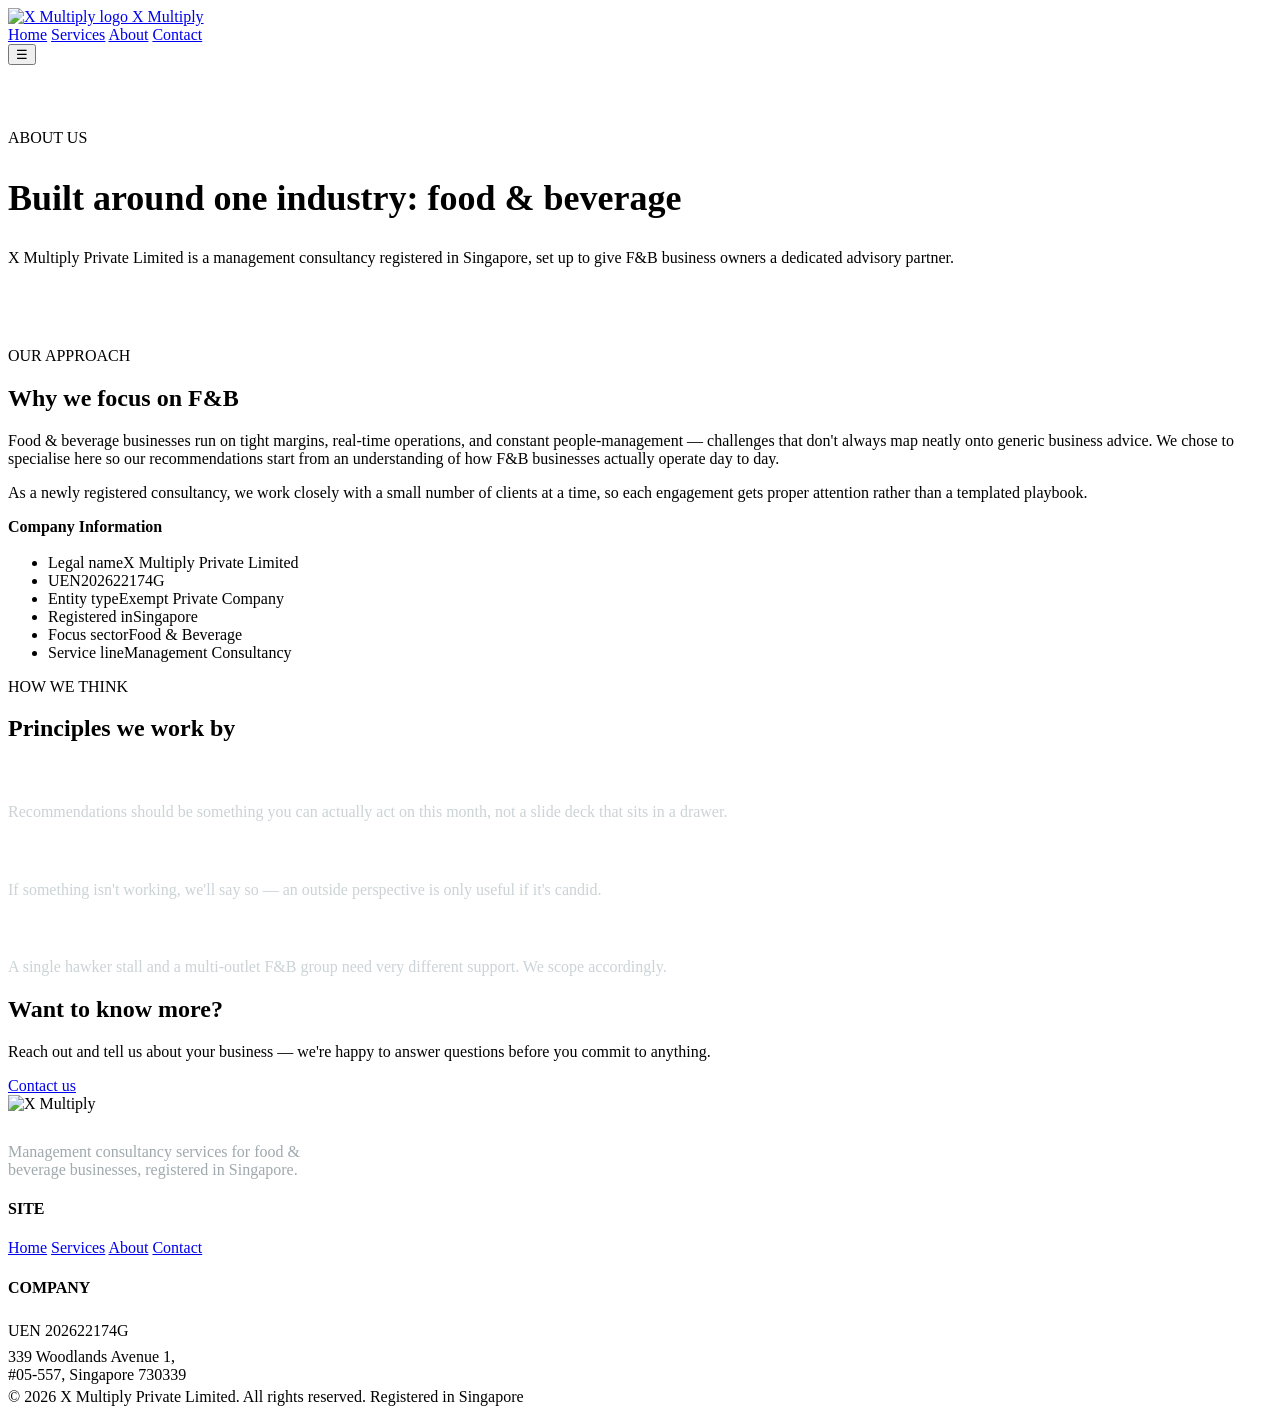
==== about.html @ 217ff971 "Add site pages, .gitignore, and vercel config" ====
<!doctype html>
<html lang="en">
<head>
<meta charset="utf-8" />
<meta name="viewport" content="width=device-width, initial-scale=1" />
<title>About | X Multiply Private Limited</title>
<meta name="description" content="X Multiply Private Limited is a Singapore-registered management consultancy focused on the food & beverage sector." />
<link rel="icon" href="assets/favicon.svg" type="image/svg+xml" />
<link rel="apple-touch-icon" href="assets/logo-icon-192.png" />
<link rel="stylesheet" href="css/style.css" />
</head>
<body>

<header class="site-header">
  <div class="wrap">
    <a href="index.html" class="brand">
      <img src="assets/logo-icon-192.png" alt="X Multiply logo" />
      <span>X Multiply</span>
    </a>
    <nav class="nav">
      <a href="index.html">Home</a>
      <a href="services.html">Services</a>
      <a href="about.html" class="active">About</a>
      <a href="contact.html">Contact</a>
    </nav>
    <button class="nav-toggle" aria-label="Toggle menu">&#9776;</button>
  </div>
</header>

<section class="hero" style="padding: 64px 0;">
  <div class="wrap">
    <span class="eyebrow">ABOUT US</span>
    <h1 style="font-size:36px;">Built around one industry: food &amp; beverage</h1>
    <p class="lead">X Multiply Private Limited is a management consultancy registered in Singapore, set up to give F&amp;B business owners a dedicated advisory partner.</p>
  </div>
</section>

<section>
  <div class="wrap split">
    <div>
      <span class="kicker">OUR APPROACH</span>
      <h2>Why we focus on F&amp;B</h2>
      <p>Food &amp; beverage businesses run on tight margins, real-time operations, and constant people-management — challenges that don't always map neatly onto generic business advice. We chose to specialise here so our recommendations start from an understanding of how F&amp;B businesses actually operate day to day.</p>
      <p>As a newly registered consultancy, we work closely with a small number of clients at a time, so each engagement gets proper attention rather than a templated playbook.</p>
    </div>
    <div class="panel">
      <h3 style="font-size:16px; margin-bottom:18px;">Company Information</h3>
      <ul class="fact-list">
        <li><span>Legal name</span><span>X Multiply Private Limited</span></li>
        <li><span>UEN</span><span>202622174G</span></li>
        <li><span>Entity type</span><span>Exempt Private Company</span></li>
        <li><span>Registered in</span><span>Singapore</span></li>
        <li><span>Focus sector</span><span>Food &amp; Beverage</span></li>
        <li><span>Service line</span><span>Management Consultancy</span></li>
      </ul>
    </div>
  </div>
</section>

<section class="band">
  <div class="wrap">
    <div class="section-head">
      <span class="kicker">HOW WE THINK</span>
      <h2>Principles we work by</h2>
    </div>
    <div class="grid">
      <div class="card" style="background:rgba(255,255,255,0.04); border-color:rgba(255,255,255,0.12);">
        <h3 style="color:#fff;">Practical over theoretical</h3>
        <p style="color:#cbd3d6;">Recommendations should be something you can actually act on this month, not a slide deck that sits in a drawer.</p>
      </div>
      <div class="card" style="background:rgba(255,255,255,0.04); border-color:rgba(255,255,255,0.12);">
        <h3 style="color:#fff;">Honest, not just agreeable</h3>
        <p style="color:#cbd3d6;">If something isn't working, we'll say so — an outside perspective is only useful if it's candid.</p>
      </div>
      <div class="card" style="background:rgba(255,255,255,0.04); border-color:rgba(255,255,255,0.12);">
        <h3 style="color:#fff;">Right-sized for your business</h3>
        <p style="color:#cbd3d6;">A single hawker stall and a multi-outlet F&amp;B group need very different support. We scope accordingly.</p>
      </div>
    </div>
  </div>
</section>

<section class="cta-band">
  <div class="wrap">
    <h2>Want to know more?</h2>
    <p>Reach out and tell us about your business — we're happy to answer questions before you commit to anything.</p>
    <a href="contact.html" class="btn btn-gold">Contact us</a>
  </div>
</section>

<footer class="site-footer">
  <div class="wrap">
    <div class="footer-grid">
      <div>
        <img src="assets/logo-horizontal-white.png" alt="X Multiply" style="height:32px; margin-bottom:14px;" />
        <p style="color:#9fa9ad; max-width:320px;">Management consultancy services for food &amp; beverage businesses, registered in Singapore.</p>
      </div>
      <div>
        <h4>SITE</h4>
        <a href="index.html">Home</a>
        <a href="services.html">Services</a>
        <a href="about.html">About</a>
        <a href="contact.html">Contact</a>
      </div>
      <div>
        <h4>COMPANY</h4>
        <span style="display:block; padding:4px 0;">UEN 202622174G</span>
        <span style="display:block; padding:4px 0;">339 Woodlands Avenue 1,<br/>#05-557, Singapore 730339</span>
      </div>
    </div>
    <div class="footer-bottom">
      <span>&copy; 2026 X Multiply Private Limited. All rights reserved.</span>
      <span>Registered in Singapore</span>
    </div>
  </div>
</footer>

<script src="js/main.js"></script>
</body>
</html>
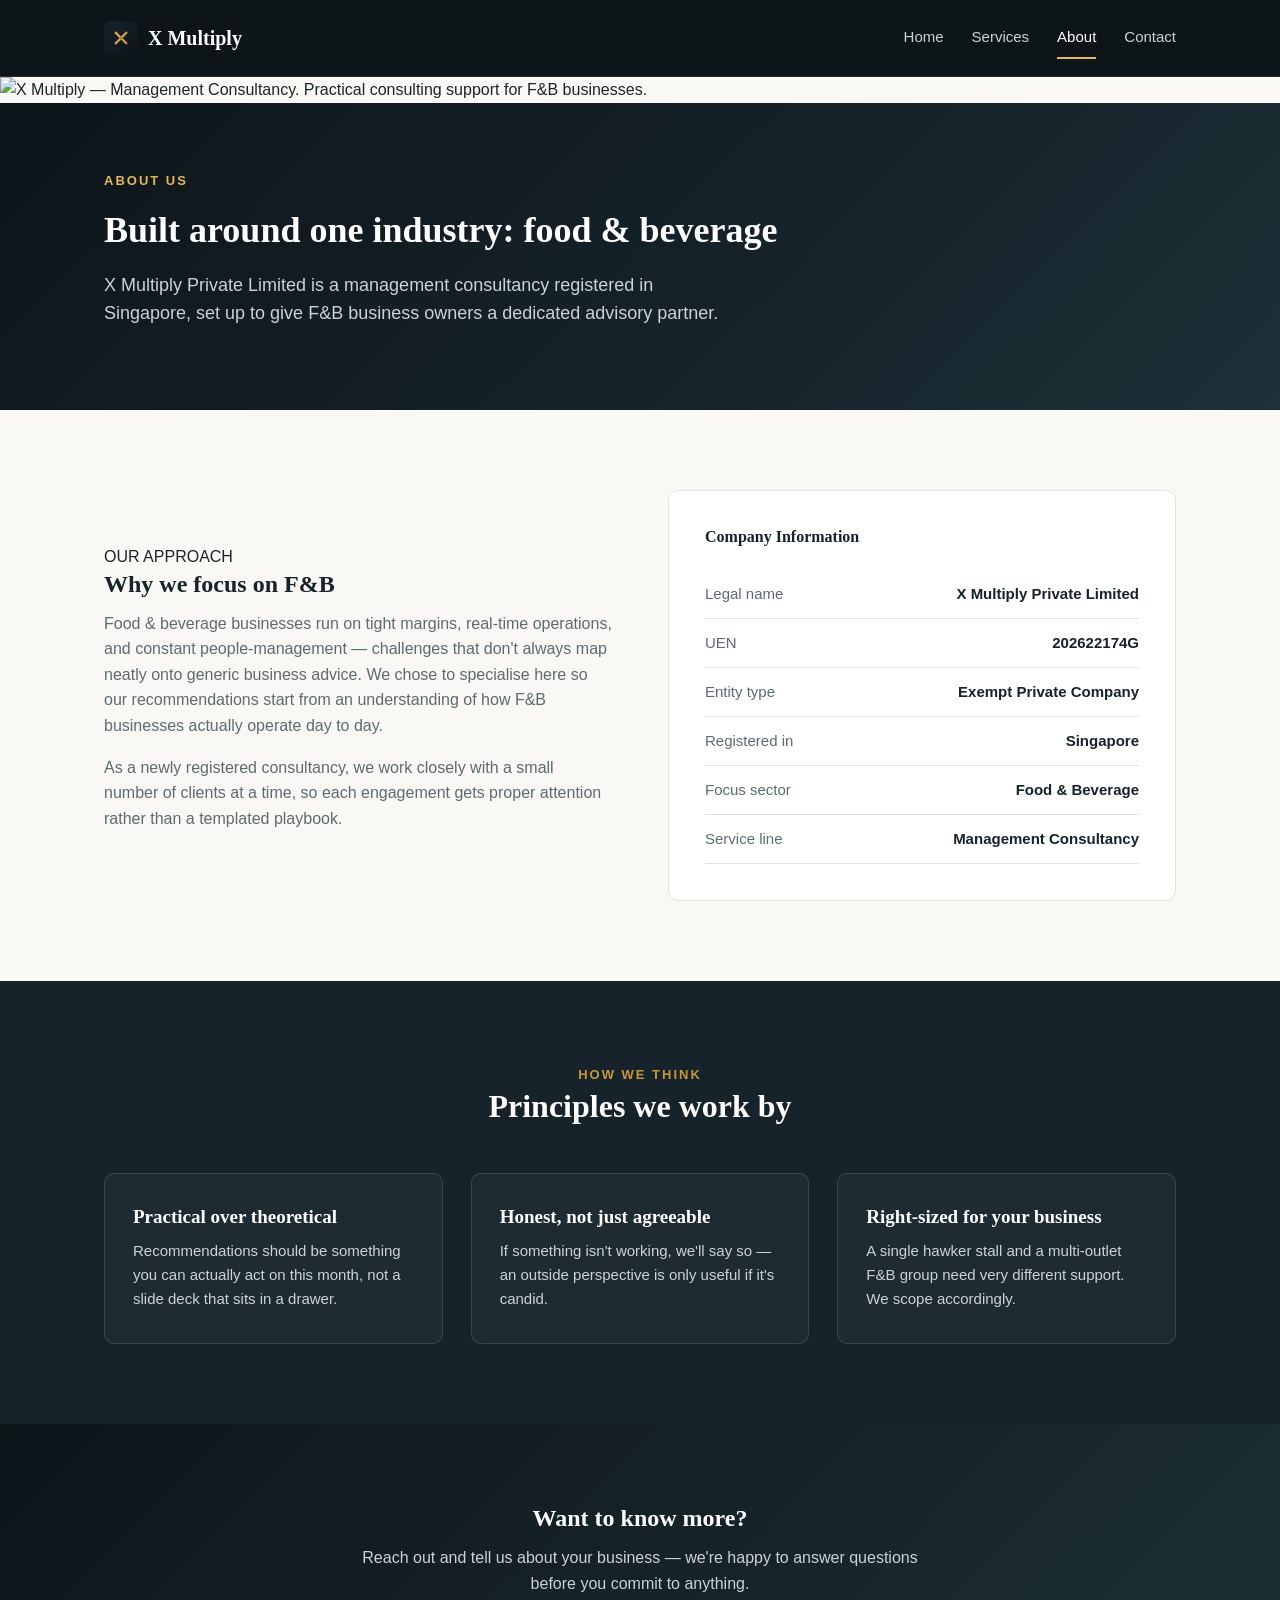
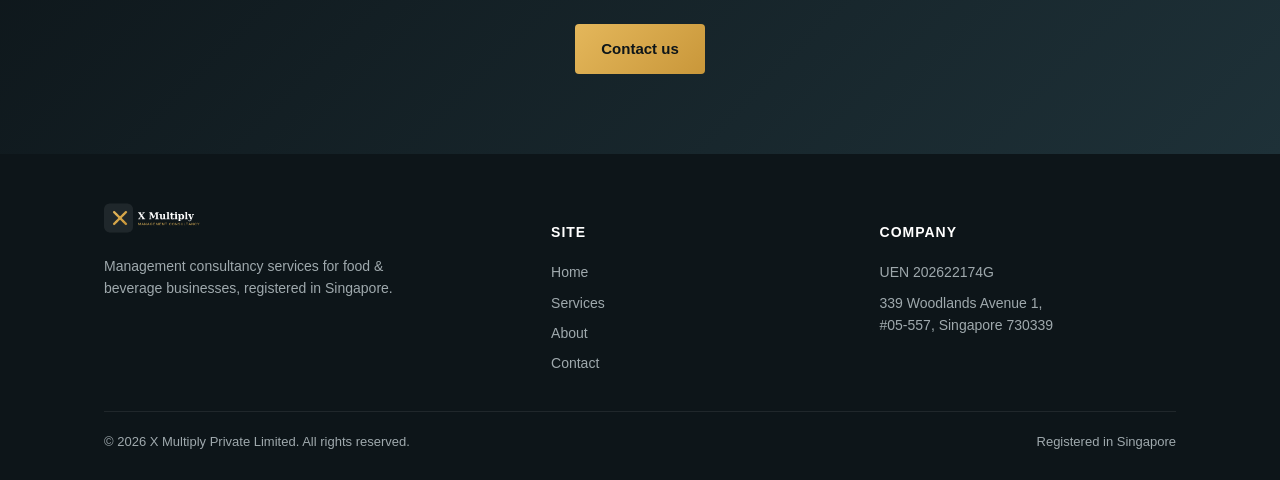
==== commit 7e35d5bf: "Add website banner image to all pages" ====
--- a/about.html
+++ b/about.html
@@ -26,6 +26,10 @@
     <button class="nav-toggle" aria-label="Toggle menu">&#9776;</button>
   </div>
 </header>
+
+<div class="site-banner">
+  <img src="assets/banner-web.png" alt="X Multiply — Management Consultancy. Practical consulting support for F&amp;B businesses." />
+</div>
 
 <section class="hero" style="padding: 64px 0;">
   <div class="wrap">
--- a/css/style.css
+++ b/css/style.css
@@ -0,0 +1,230 @@
+:root {
+  --navy-950: #0d1519;
+  --navy-900: #16232b;
+  --navy-800: #1e3138;
+  --gold-400: #e4b75b;
+  --gold-500: #c9973a;
+  --ink: #1c2529;
+  --muted: #5c6b70;
+  --paper: #faf8f4;
+  --line: #e7e2d8;
+  --max: 1120px;
+}
+
+* { box-sizing: border-box; }
+html { scroll-behavior: smooth; }
+
+body {
+  margin: 0;
+  font-family: -apple-system, BlinkMacSystemFont, "Segoe UI", Arial, sans-serif;
+  color: var(--ink);
+  background: var(--paper);
+  line-height: 1.6;
+}
+
+h1, h2, h3 {
+  font-family: Georgia, "Times New Roman", serif;
+  margin: 0 0 0.5em;
+  line-height: 1.2;
+  color: var(--navy-900);
+}
+
+p { margin: 0 0 1em; color: var(--muted); }
+a { color: inherit; text-decoration: none; }
+
+.wrap {
+  max-width: var(--max);
+  margin: 0 auto;
+  padding: 0 24px;
+}
+
+/* Header */
+.site-header {
+  background: var(--navy-950);
+  position: sticky;
+  top: 0;
+  z-index: 50;
+  border-bottom: 1px solid rgba(228,183,91,0.15);
+}
+.site-header .wrap {
+  display: flex;
+  align-items: center;
+  justify-content: space-between;
+  height: 76px;
+}
+.brand { display: flex; align-items: center; gap: 10px; }
+.brand img { height: 34px; display: block; }
+.brand span { color: #fff; font-family: Georgia, serif; font-size: 20px; font-weight: 700; }
+
+.nav { display: flex; gap: 28px; }
+.nav a {
+  color: #cbd3d6;
+  font-size: 15px;
+  font-weight: 500;
+  padding: 8px 0;
+  border-bottom: 2px solid transparent;
+  transition: color .2s, border-color .2s;
+}
+.nav a:hover, .nav a.active { color: #fff; border-color: var(--gold-400); }
+
+.nav-toggle { display: none; background: none; border: none; color: #fff; font-size: 24px; cursor: pointer; }
+
+@media (max-width: 760px) {
+  .nav { position: absolute; top: 76px; left: 0; right: 0; background: var(--navy-950); flex-direction: column; padding: 16px 24px; gap: 16px; display: none; border-bottom: 1px solid rgba(228,183,91,0.15); }
+  .nav.open { display: flex; }
+  .nav-toggle { display: block; }
+}
+
+/* Hero */
+.hero {
+  background: linear-gradient(135deg, var(--navy-950), var(--navy-900) 60%, var(--navy-800));
+  color: #fff;
+  padding: 96px 0 88px;
+}
+.hero .eyebrow {
+  display: inline-block;
+  color: var(--gold-400);
+  font-size: 13px;
+  letter-spacing: 2px;
+  font-weight: 600;
+  margin-bottom: 18px;
+}
+.hero h1 { color: #fff; font-size: 44px; max-width: 720px; }
+.hero p.lead { color: #cbd3d6; font-size: 18px; max-width: 620px; }
+.hero-actions { display: flex; gap: 14px; margin-top: 28px; flex-wrap: wrap; }
+
+.btn {
+  display: inline-block;
+  padding: 13px 26px;
+  border-radius: 4px;
+  font-weight: 600;
+  font-size: 15px;
+  transition: transform .15s, opacity .15s;
+}
+.btn:hover { transform: translateY(-1px); }
+.btn-gold { background: linear-gradient(135deg, var(--gold-400), var(--gold-500)); color: var(--navy-950); }
+.btn-outline { border: 1px solid rgba(255,255,255,0.35); color: #fff; }
+
+/* Sections */
+section { padding: 80px 0; }
+.section-head { max-width: 640px; margin: 0 auto 48px; text-align: center; }
+.section-head .kicker { color: var(--gold-500); font-size: 13px; letter-spacing: 2px; font-weight: 700; }
+.section-head h2 { font-size: 32px; }
+
+.grid {
+  display: grid;
+  gap: 28px;
+  grid-template-columns: repeat(auto-fit, minmax(260px, 1fr));
+}
+
+.card {
+  background: #fff;
+  border: 1px solid var(--line);
+  border-radius: 10px;
+  padding: 32px 28px;
+}
+.card .num {
+  display: inline-flex;
+  width: 40px; height: 40px;
+  align-items: center; justify-content: center;
+  border-radius: 50%;
+  background: rgba(201,151,58,0.12);
+  color: var(--gold-500);
+  font-weight: 700;
+  margin-bottom: 18px;
+}
+.card h3 { font-size: 19px; margin-bottom: 10px; }
+.card p { margin: 0; font-size: 15px; }
+
+.band {
+  background: var(--navy-900);
+  color: #fff;
+}
+.band h2 { color: #fff; }
+.band p { color: #cbd3d6; }
+
+.split {
+  display: grid;
+  grid-template-columns: 1fr 1fr;
+  gap: 56px;
+  align-items: center;
+}
+@media (max-width: 800px) { .split { grid-template-columns: 1fr; } }
+
+.fact-list { list-style: none; padding: 0; margin: 24px 0 0; }
+.fact-list li {
+  display: flex;
+  justify-content: space-between;
+  gap: 12px;
+  padding: 12px 0;
+  border-bottom: 1px solid var(--line);
+  font-size: 15px;
+}
+.fact-list li span:first-child { color: var(--muted); }
+.fact-list li span:last-child { font-weight: 600; color: var(--navy-900); text-align: right; }
+
+.panel {
+  background: #fff;
+  border: 1px solid var(--line);
+  border-radius: 10px;
+  padding: 36px;
+}
+
+.cta-band {
+  background: linear-gradient(135deg, var(--navy-950), var(--navy-800));
+  color: #fff;
+  text-align: center;
+}
+.cta-band h2 { color: #fff; }
+.cta-band p { color: #cbd3d6; max-width: 560px; margin: 0 auto 28px; }
+
+/* Contact */
+.contact-grid { display: grid; grid-template-columns: 1fr 1fr; gap: 48px; }
+@media (max-width: 800px) { .contact-grid { grid-template-columns: 1fr; } }
+.field { margin-bottom: 18px; }
+.field label { display: block; font-size: 14px; font-weight: 600; margin-bottom: 6px; color: var(--navy-900); }
+.field input, .field textarea {
+  width: 100%;
+  padding: 12px 14px;
+  border: 1px solid var(--line);
+  border-radius: 6px;
+  font-size: 15px;
+  font-family: inherit;
+  background: #fff;
+}
+.field textarea { resize: vertical; min-height: 120px; }
+
+.disclaimer {
+  font-size: 13px;
+  color: var(--muted);
+  border-top: 1px dashed var(--line);
+  padding-top: 16px;
+  margin-top: 8px;
+}
+
+/* Footer */
+.site-footer {
+  background: var(--navy-950);
+  color: #9fa9ad;
+  padding: 48px 0 28px;
+  font-size: 14px;
+}
+.footer-grid {
+  display: grid;
+  grid-template-columns: 1.4fr 1fr 1fr;
+  gap: 32px;
+  margin-bottom: 32px;
+}
+@media (max-width: 700px) { .footer-grid { grid-template-columns: 1fr; } }
+.site-footer h4 { color: #fff; font-family: inherit; font-size: 14px; letter-spacing: 1px; margin-bottom: 14px; }
+.site-footer a { color: #9fa9ad; display: block; padding: 4px 0; }
+.site-footer a:hover { color: var(--gold-400); }
+.footer-bottom {
+  border-top: 1px solid rgba(255,255,255,0.08);
+  padding-top: 20px;
+  display: flex;
+  justify-content: space-between;
+  flex-wrap: wrap;
+  gap: 8px;
+  font-size: 13px;
+}
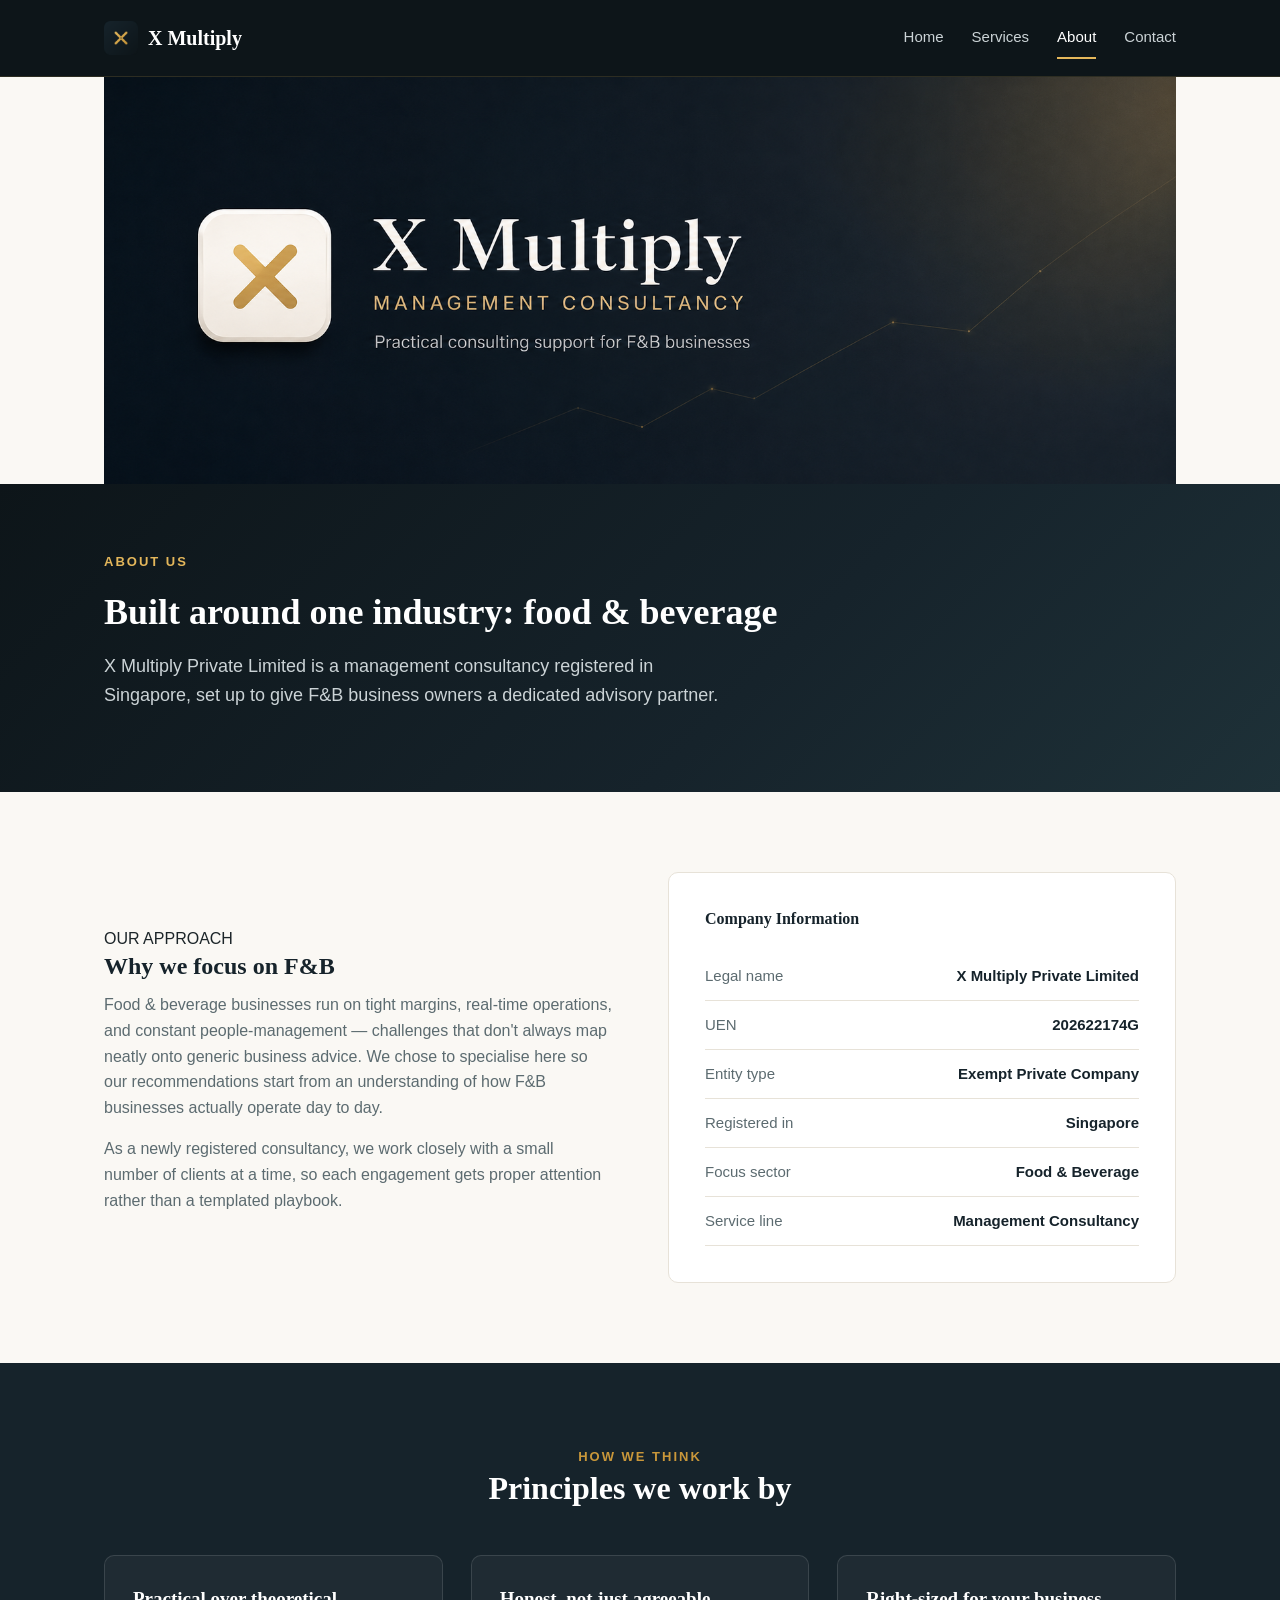
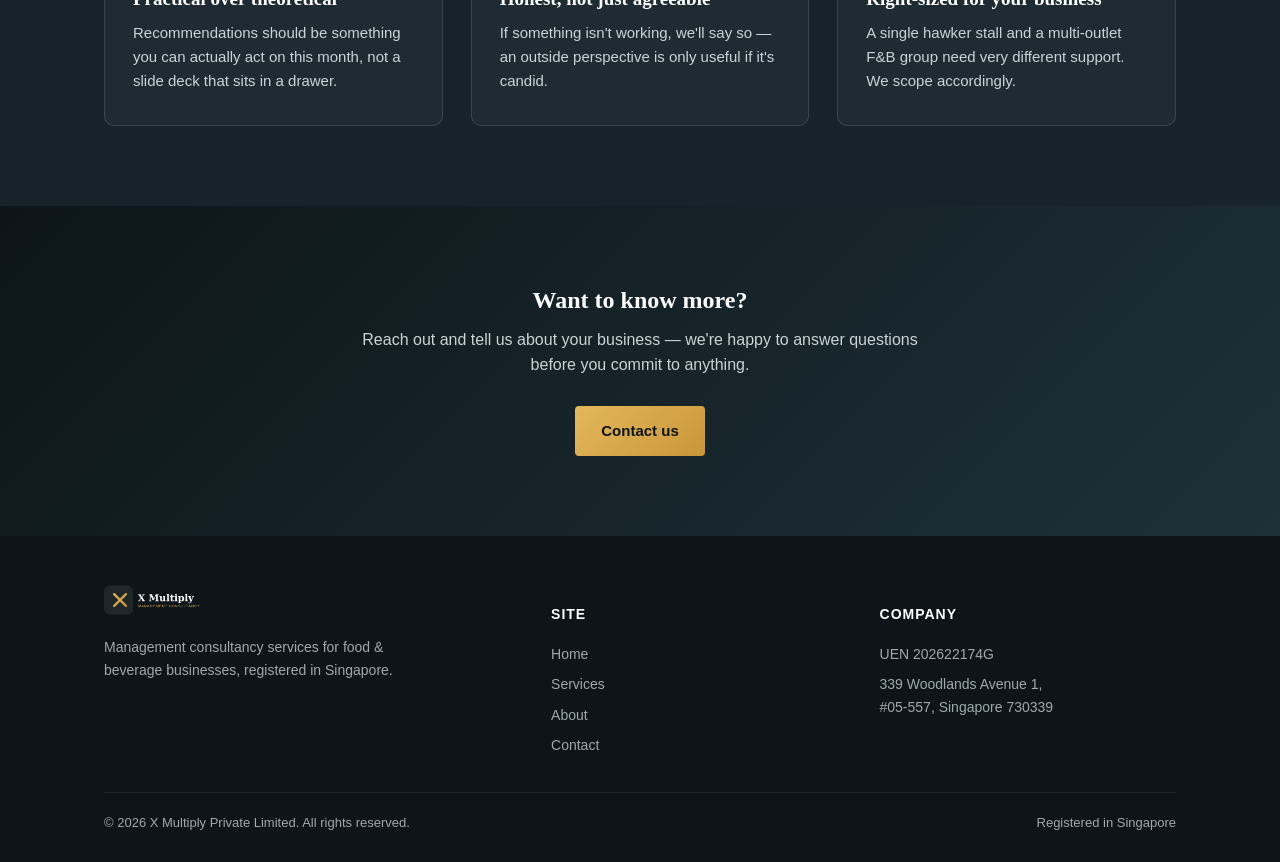
==== commit a9cb5687: "Fix banner alignment: contain within page width, add margin" ====
--- a/about.html
+++ b/about.html
@@ -28,7 +28,9 @@
 </header>
 
 <div class="site-banner">
-  <img src="assets/banner-web.png" alt="X Multiply — Management Consultancy. Practical consulting support for F&amp;B businesses." />
+  <div class="wrap">
+    <img src="assets/banner-web.png" alt="X Multiply — Management Consultancy. Practical consulting support for F&amp;B businesses." />
+  </div>
 </div>
 
 <section class="hero" style="padding: 64px 0;">
--- a/css/style.css
+++ b/css/style.css
@@ -74,6 +74,10 @@
   .nav.open { display: flex; }
   .nav-toggle { display: block; }
 }
+
+/* Banner */
+.site-banner { display: block; width: 100%; line-height: 0; }
+.site-banner img { width: 100%; height: auto; display: block; }
 
 /* Hero */
 .hero {
